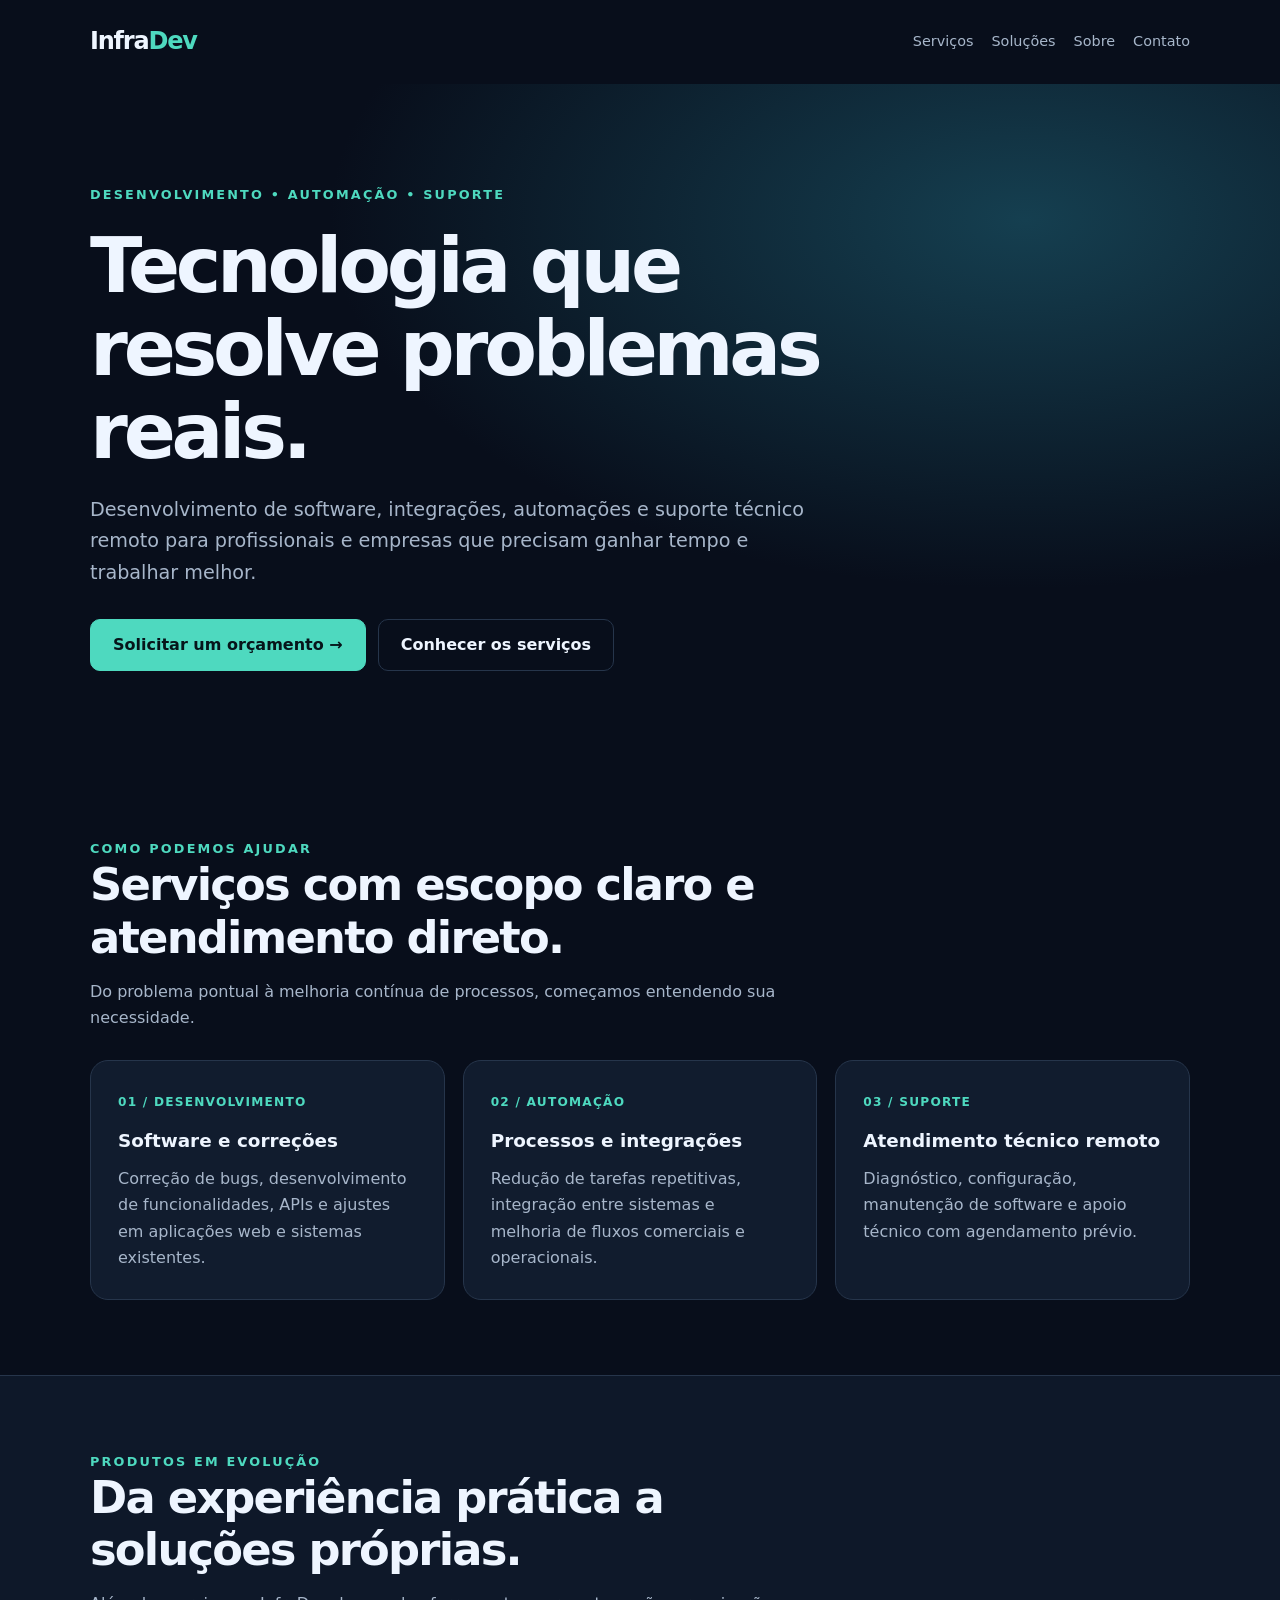
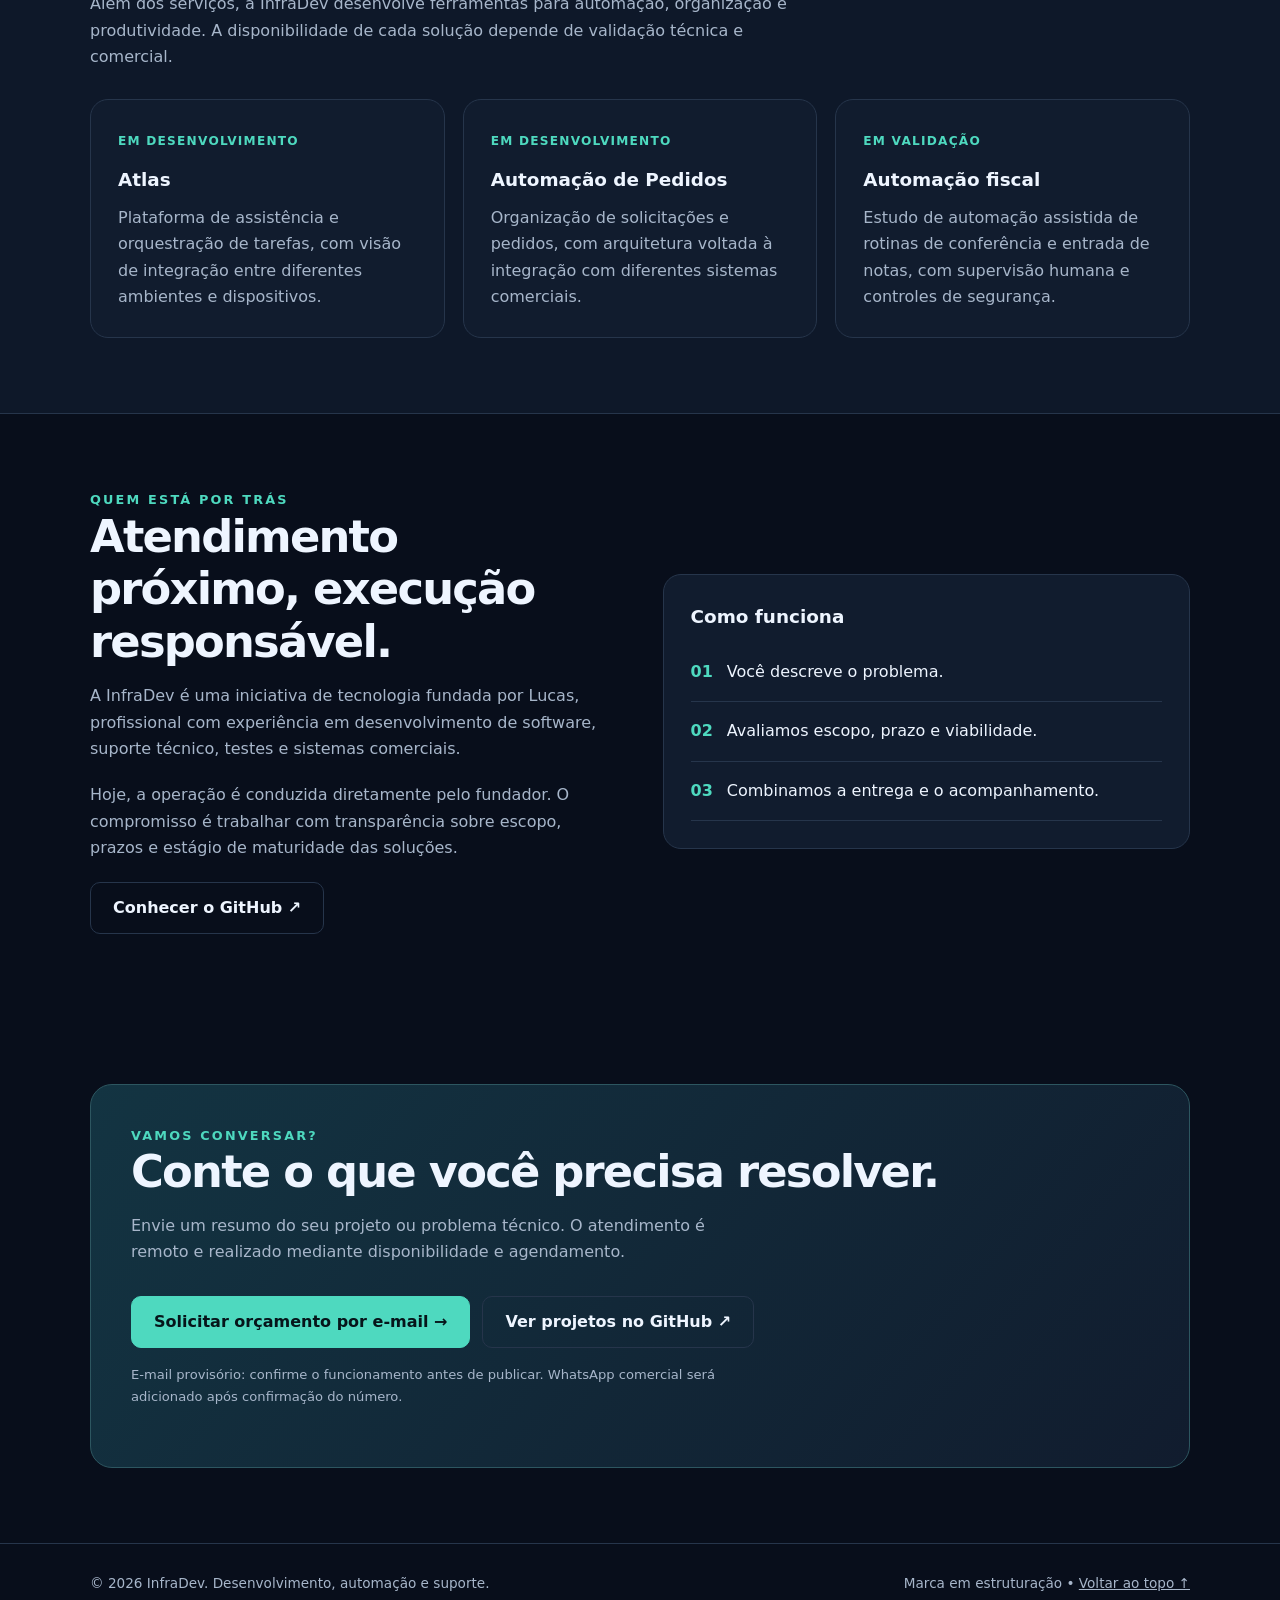
==== site/index.html @ 2ccb9c8e "feat(site): add responsive InfraDev commercial landing page" ====
<!doctype html>
<html lang="pt-BR">
<head>
<meta charset="utf-8"><meta name="viewport" content="width=device-width,initial-scale=1">
<meta name="theme-color" content="#0b1220"><meta name="description" content="InfraDev: desenvolvimento de software, automação comercial, integrações e suporte técnico remoto.">
<title>InfraDev | Desenvolvimento, Automação e Suporte Técnico</title>
<style>
:root{color-scheme:dark;--bg:#080e1b;--surface:#111c2e;--ink:#eef5ff;--muted:#a7b6ca;--accent:#4ed9bf;--line:#26354b}
*{box-sizing:border-box}html{scroll-behavior:smooth}body{margin:0;font:16px/1.65 system-ui,-apple-system,Segoe UI,sans-serif;background:var(--bg);color:var(--ink)}a{color:inherit}a:focus-visible,button:focus-visible{outline:3px solid var(--accent);outline-offset:4px}
.container{width:min(1100px,calc(100% - 36px));margin:auto}.nav{display:flex;align-items:center;justify-content:space-between;gap:20px;padding:22px 0}.brand{font-weight:850;font-size:1.5rem;text-decoration:none;letter-spacing:-.05em}.brand span{color:var(--accent)}.navlinks{display:flex;flex-wrap:wrap;gap:18px}.navlinks a{font-size:.9rem;text-decoration:none;color:var(--muted)}.navlinks a:hover{color:var(--ink)}
.hero{padding:100px 0 92px;background:radial-gradient(ellipse at 80% 20%,#153f50 0%,transparent 48%)}.eyebrow{text-transform:uppercase;letter-spacing:.17em;font-weight:700;color:var(--accent);font-size:.8rem}h1{font-size:clamp(2.6rem,6vw,5rem);line-height:1.08;letter-spacing:-.055em;max-width:850px;margin:20px 0}h2{font-size:clamp(1.9rem,3.8vw,2.8rem);line-height:1.18;letter-spacing:-.04em;margin:0 0 14px}h3{margin:0 0 10px;font-size:1.15rem}p{margin:0 0 20px;color:var(--muted)}.lead{font-size:1.2rem;max-width:720px}.actions{display:flex;flex-wrap:wrap;gap:12px;margin-top:30px}.btn{display:inline-flex;align-items:center;justify-content:center;border:1px solid var(--accent);background:var(--accent);color:#06151a;padding:12px 22px;border-radius:10px;text-decoration:none;font-weight:750;transition:transform .2s}.btn:hover{transform:translateY(-2px)}.btn.secondary{background:transparent;color:var(--ink);border-color:var(--line)}section{padding:75px 0}.section-head{max-width:700px;margin-bottom:28px}.grid{display:grid;grid-template-columns:repeat(3,minmax(0,1fr));gap:18px}.card{padding:27px;background:var(--surface);border:1px solid var(--line);border-radius:18px}.card p{margin-bottom:0}.tag{display:inline-block;color:var(--accent);font-size:.76rem;text-transform:uppercase;letter-spacing:.1em;font-weight:800;margin-bottom:14px}.band{background:#0e1829;border-block:1px solid var(--line)}.split{display:grid;grid-template-columns:1fr 1fr;gap:45px;align-items:center}.steps{counter-reset:step}.step{border-bottom:1px solid var(--line);padding:16px 0}.step:before{counter-increment:step;content:"0" counter(step);color:var(--accent);font-weight:800;margin-right:14px}.contact{background:linear-gradient(130deg,#133442,#111c2e);border:1px solid #2d5660;border-radius:22px;padding:40px}.contact p{max-width:620px}footer{padding:28px 0;border-top:1px solid var(--line);font-size:.85rem;color:var(--muted)}.foot{display:flex;justify-content:space-between;gap:16px;flex-wrap:wrap}footer a{color:var(--muted)}@media(max-width:760px){.hero{padding:65px 0}.grid,.split{grid-template-columns:1fr}.nav{align-items:flex-start;flex-direction:column}.navlinks{gap:12px}.contact{padding:26px}section{padding:55px 0}}@media(prefers-reduced-motion:reduce){html{scroll-behavior:auto}.btn{transition:none}}
</style>
</head>
<body>
<header class="container"><nav class="nav" aria-label="Navegação principal"><a class="brand" href="#inicio">Infra<span>Dev</span></a><div class="navlinks"><a href="#servicos">Serviços</a><a href="#solucoes">Soluções</a><a href="#sobre">Sobre</a><a href="#contato">Contato</a></div></nav></header>
<main id="inicio">
<div class="hero"><div class="container"><div class="eyebrow">Desenvolvimento • Automação • Suporte</div><h1>Tecnologia que resolve problemas reais.</h1><p class="lead">Desenvolvimento de software, integrações, automações e suporte técnico remoto para profissionais e empresas que precisam ganhar tempo e trabalhar melhor.</p><div class="actions"><a class="btn" href="#contato">Solicitar um orçamento →</a><a class="btn secondary" href="#servicos">Conhecer os serviços</a></div></div></div>
<section id="servicos" class="container"><div class="section-head"><div class="eyebrow">Como podemos ajudar</div><h2>Serviços com escopo claro e atendimento direto.</h2><p>Do problema pontual à melhoria contínua de processos, começamos entendendo sua necessidade.</p></div><div class="grid">
<article class="card"><span class="tag">01 / Desenvolvimento</span><h3>Software e correções</h3><p>Correção de bugs, desenvolvimento de funcionalidades, APIs e ajustes em aplicações web e sistemas existentes.</p></article>
<article class="card"><span class="tag">02 / Automação</span><h3>Processos e integrações</h3><p>Redução de tarefas repetitivas, integração entre sistemas e melhoria de fluxos comerciais e operacionais.</p></article>
<article class="card"><span class="tag">03 / Suporte</span><h3>Atendimento técnico remoto</h3><p>Diagnóstico, configuração, manutenção de software e apoio técnico com agendamento prévio.</p></article>
</div></section>
<section id="solucoes" class="band"><div class="container"><div class="section-head"><div class="eyebrow">Produtos em evolução</div><h2>Da experiência prática a soluções próprias.</h2><p>Além dos serviços, a InfraDev desenvolve ferramentas para automação, organização e produtividade. A disponibilidade de cada solução depende de validação técnica e comercial.</p></div><div class="grid">
<article class="card"><span class="tag">Em desenvolvimento</span><h3>Atlas</h3><p>Plataforma de assistência e orquestração de tarefas, com visão de integração entre diferentes ambientes e dispositivos.</p></article>
<article class="card"><span class="tag">Em desenvolvimento</span><h3>Automação de Pedidos</h3><p>Organização de solicitações e pedidos, com arquitetura voltada à integração com diferentes sistemas comerciais.</p></article>
<article class="card"><span class="tag">Em validação</span><h3>Automação fiscal</h3><p>Estudo de automação assistida de rotinas de conferência e entrada de notas, com supervisão humana e controles de segurança.</p></article>
</div></div></section>
<section id="sobre" class="container"><div class="split"><div><div class="eyebrow">Quem está por trás</div><h2>Atendimento próximo, execução responsável.</h2><p>A InfraDev é uma iniciativa de tecnologia fundada por Lucas, profissional com experiência em desenvolvimento de software, suporte técnico, testes e sistemas comerciais.</p><p>Hoje, a operação é conduzida diretamente pelo fundador. O compromisso é trabalhar com transparência sobre escopo, prazos e estágio de maturidade das soluções.</p><a class="btn secondary" href="https://github.com/InfraDev-Academy" target="_blank" rel="noopener noreferrer">Conhecer o GitHub ↗</a></div><div class="card steps"><h3>Como funciona</h3><div class="step">Você descreve o problema.</div><div class="step">Avaliamos escopo, prazo e viabilidade.</div><div class="step">Combinamos a entrega e o acompanhamento.</div></div></div></section>
<section id="contato" class="container"><div class="contact"><div class="eyebrow">Vamos conversar?</div><h2>Conte o que você precisa resolver.</h2><p>Envie um resumo do seu projeto ou problema técnico. O atendimento é remoto e realizado mediante disponibilidade e agendamento.</p><div class="actions"><a class="btn" href="mailto:contato@infradevatlas.online?subject=Or%C3%A7amento%20InfraDev">Solicitar orçamento por e-mail →</a><a class="btn secondary" href="https://github.com/InfraDev-Academy" target="_blank" rel="noopener noreferrer">Ver projetos no GitHub ↗</a></div><p style="font-size:.82rem;margin-top:16px">E-mail provisório: confirme o funcionamento antes de publicar. WhatsApp comercial será adicionado após confirmação do número.</p></div></section>
</main>
<footer><div class="container foot"><span>© <span id="year">2026</span> InfraDev. Desenvolvimento, automação e suporte.</span><span>Marca em estruturação • <a href="#inicio">Voltar ao topo ↑</a></span></div></footer>
<script>document.getElementById("year").textContent=new Date().getFullYear()</script>
</body></html>
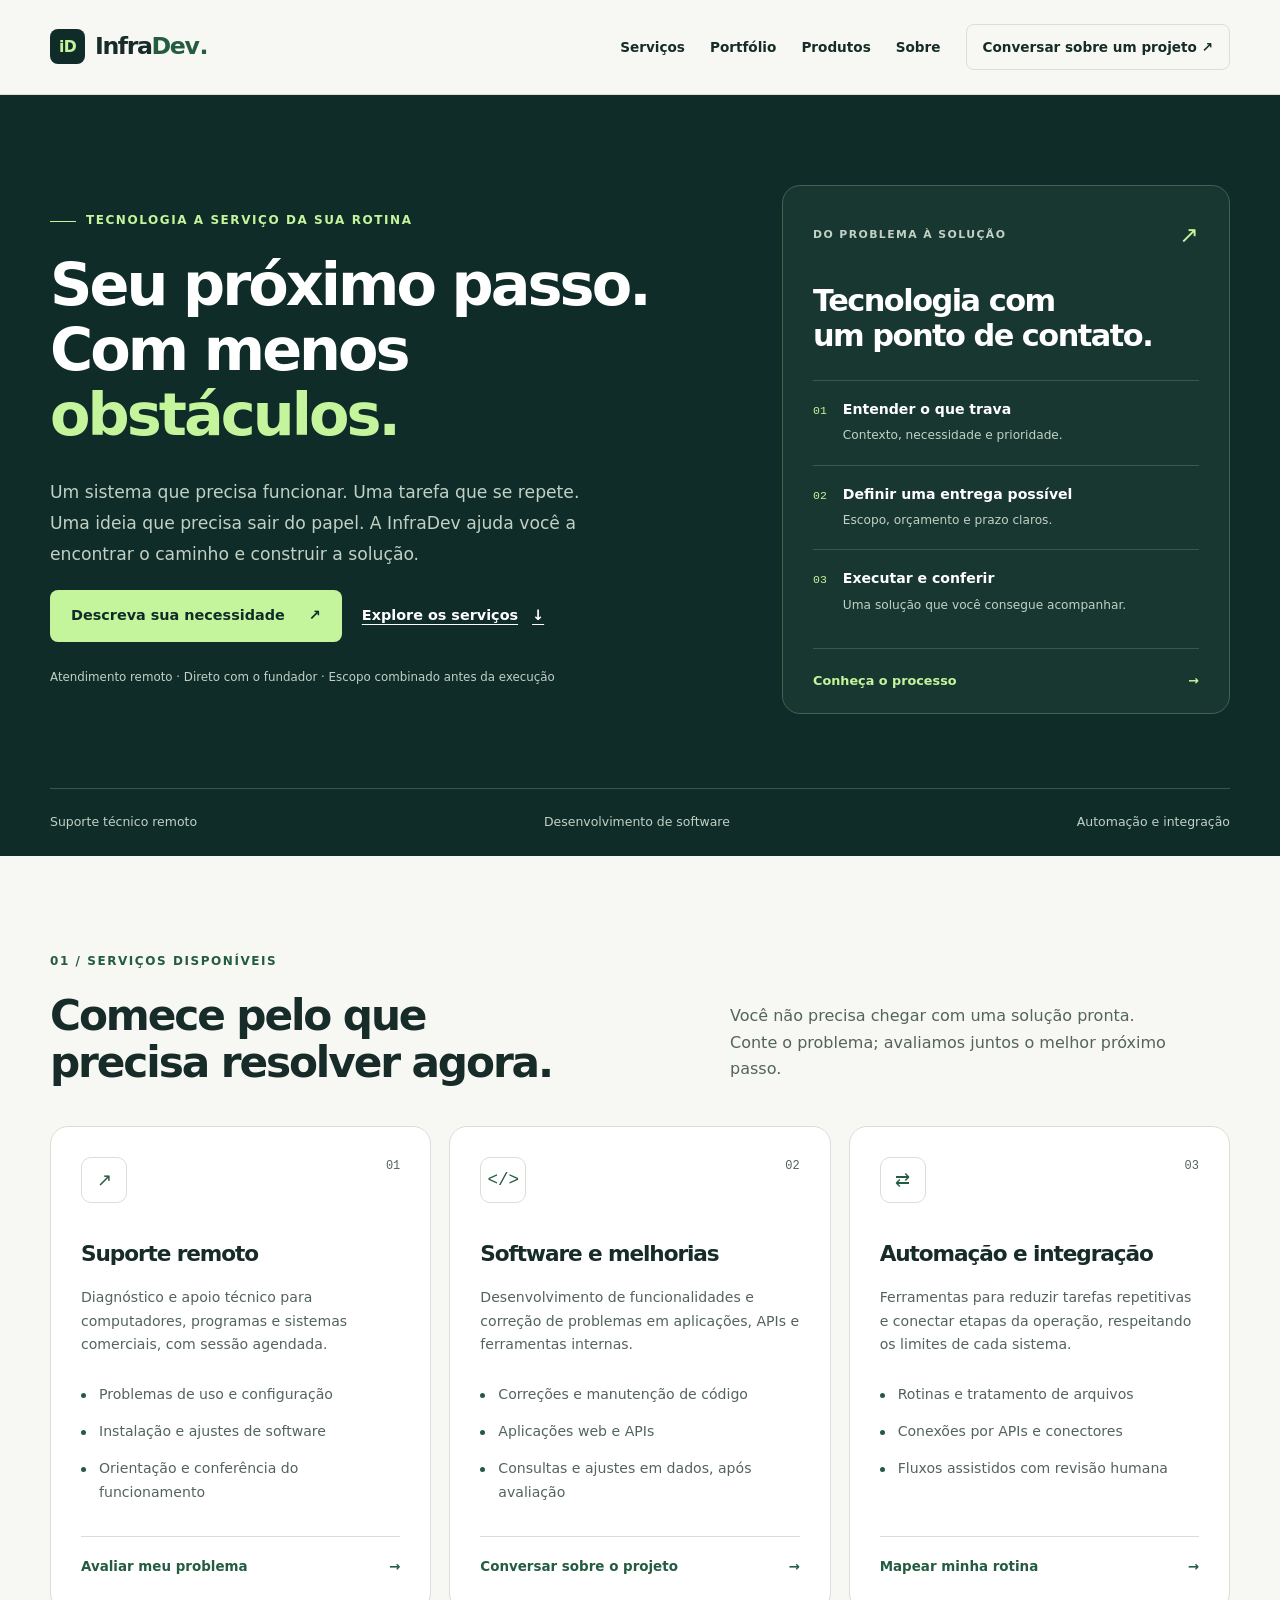
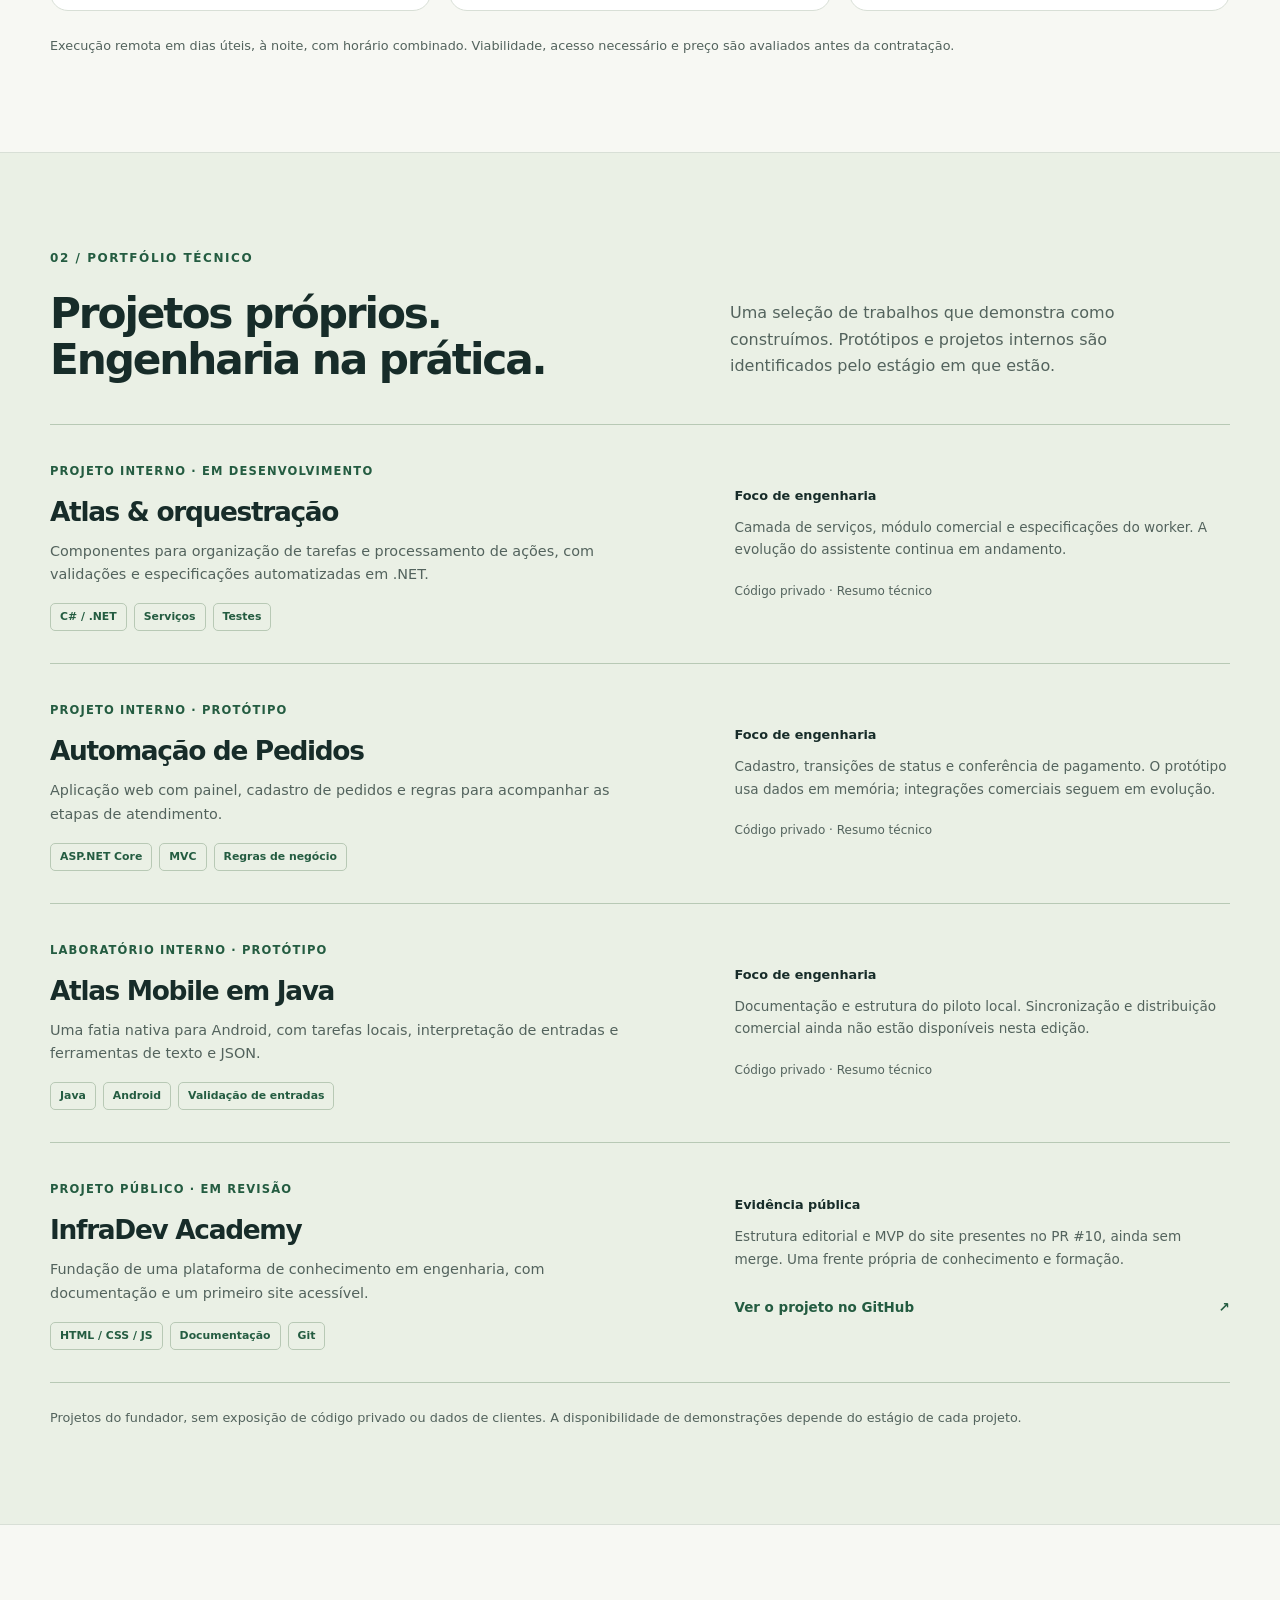
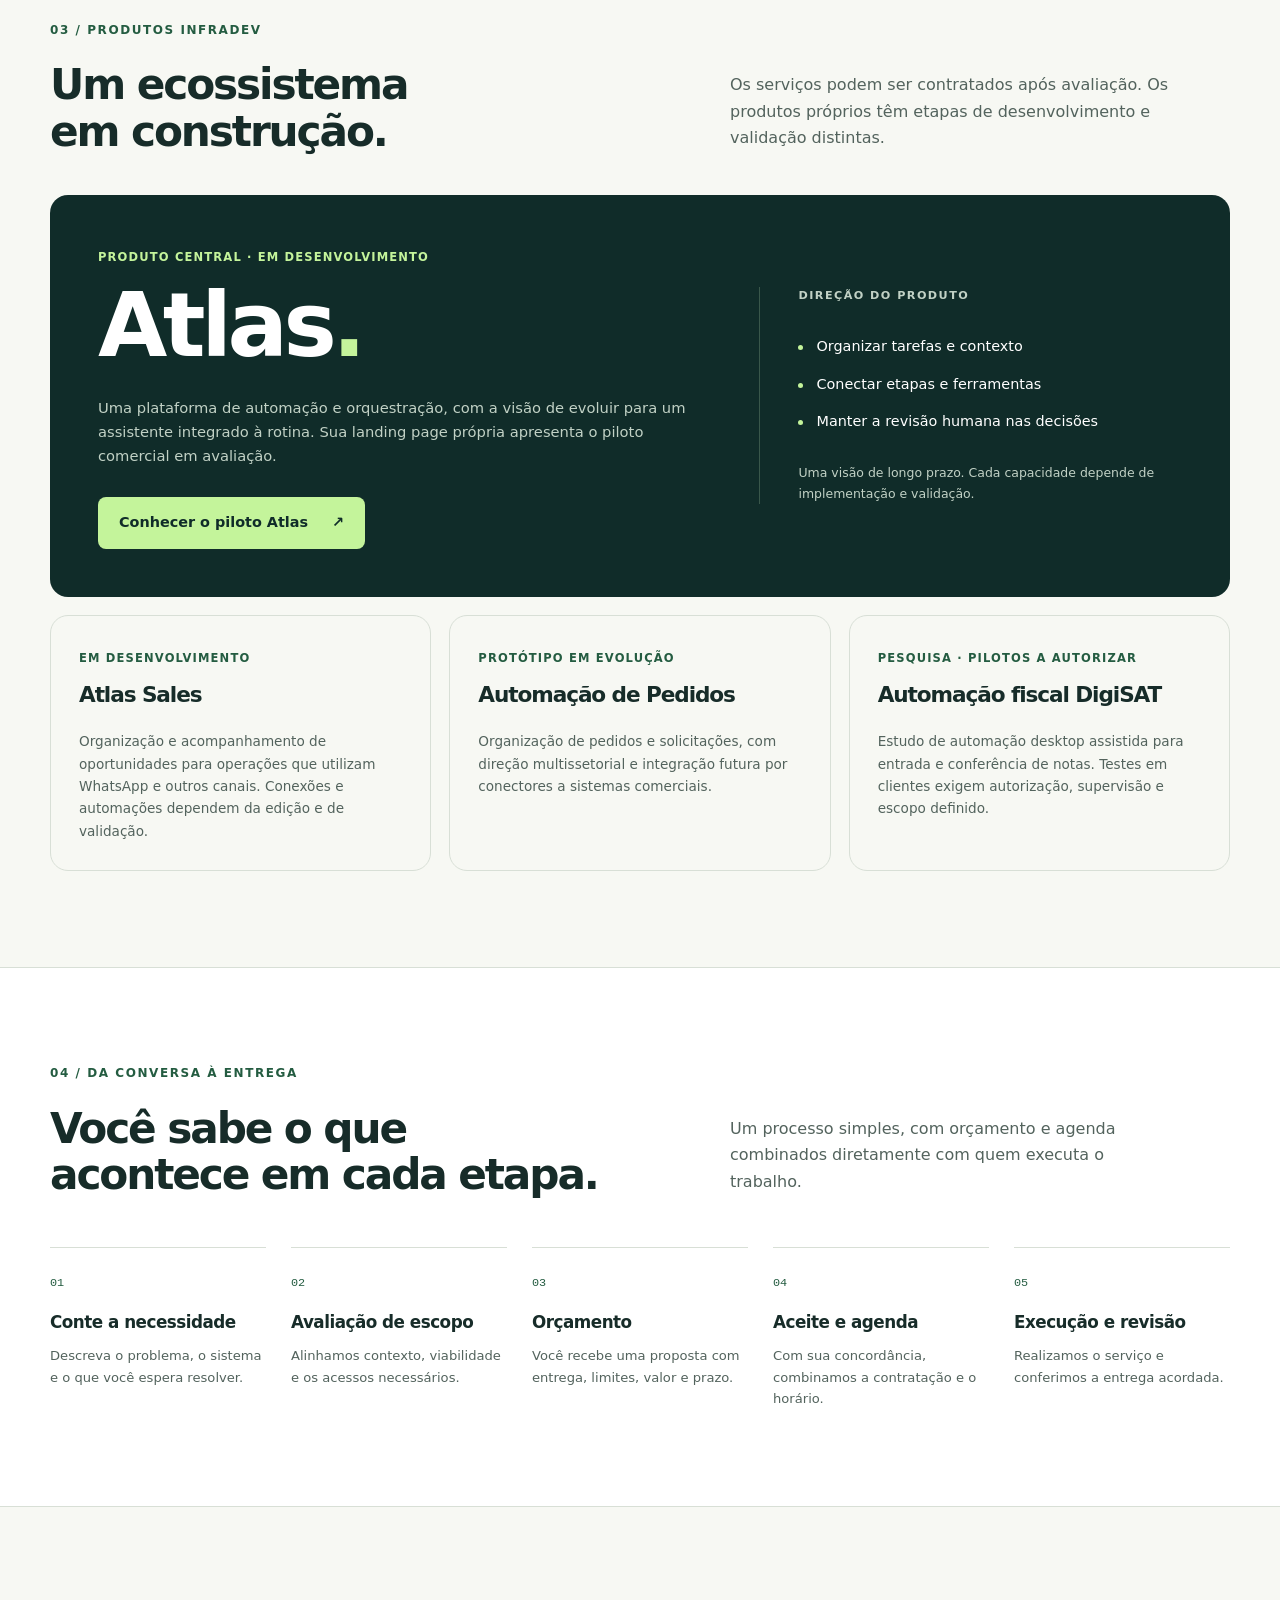
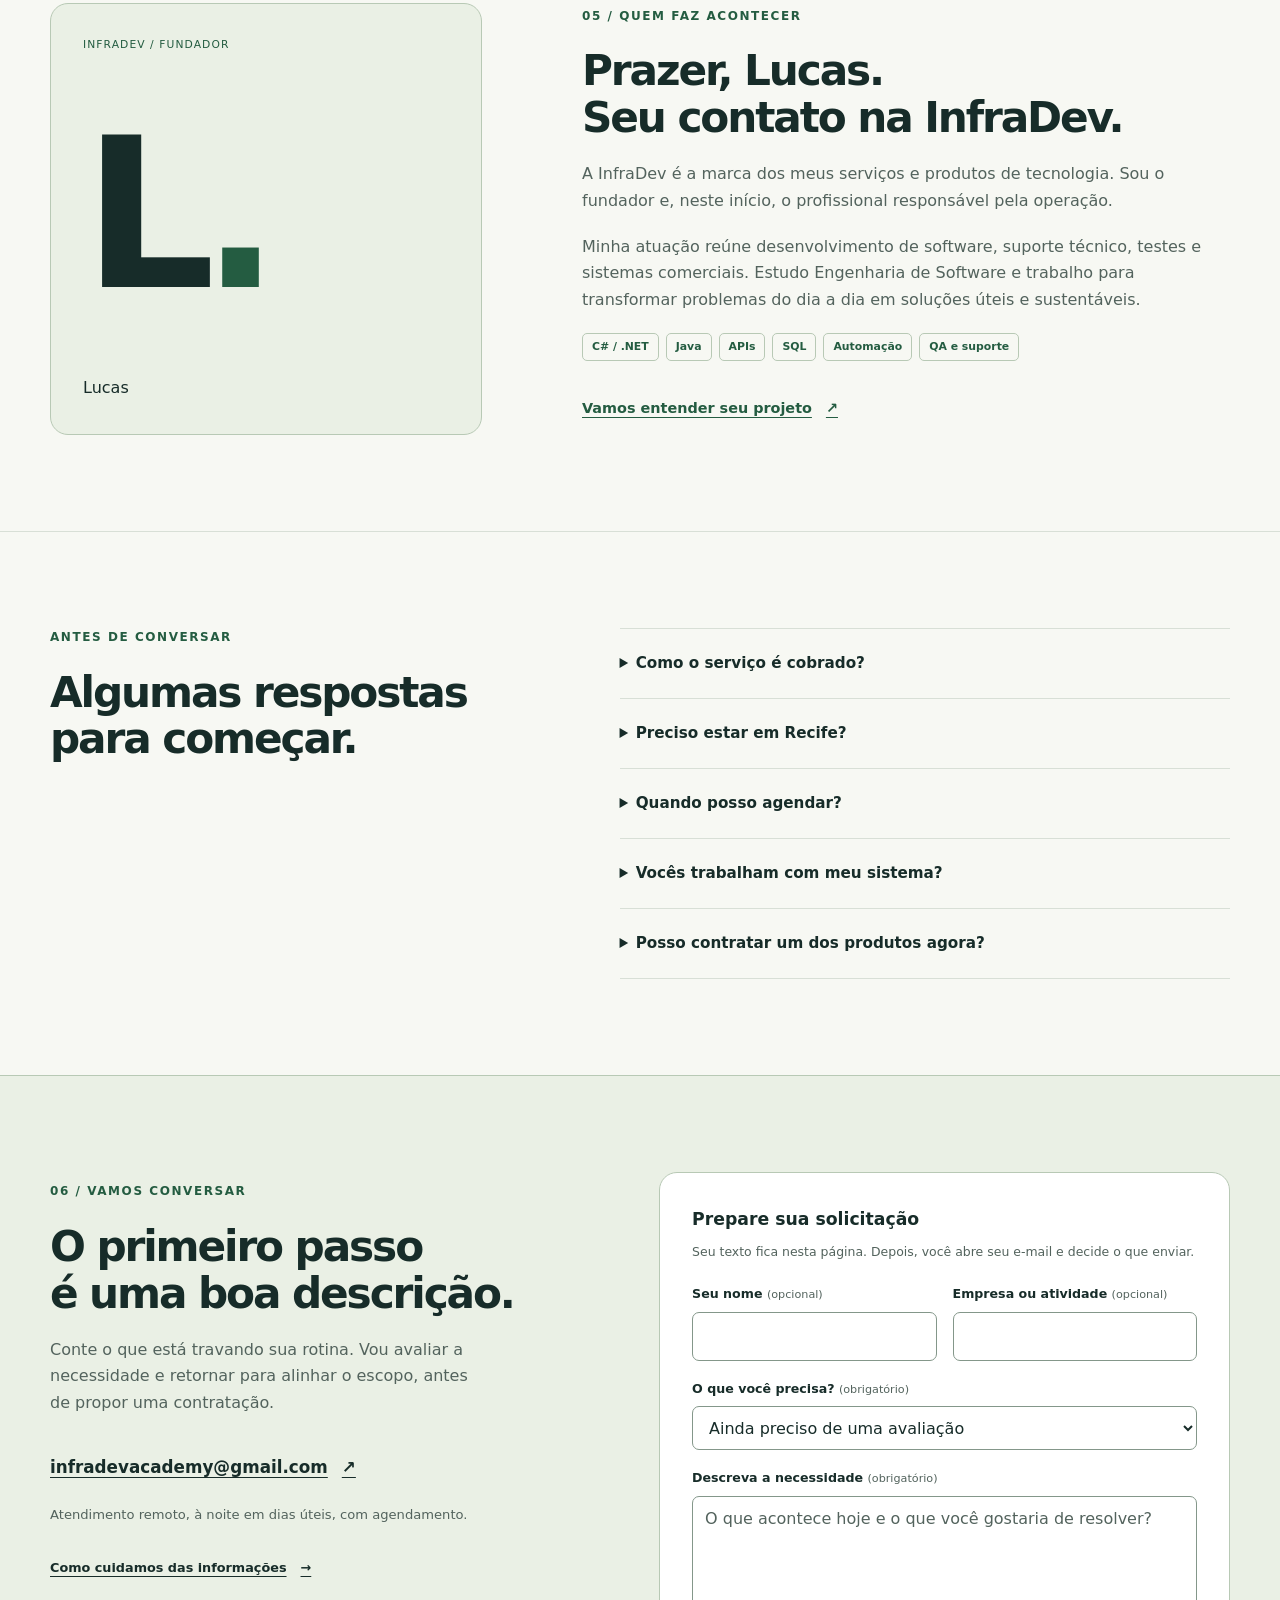
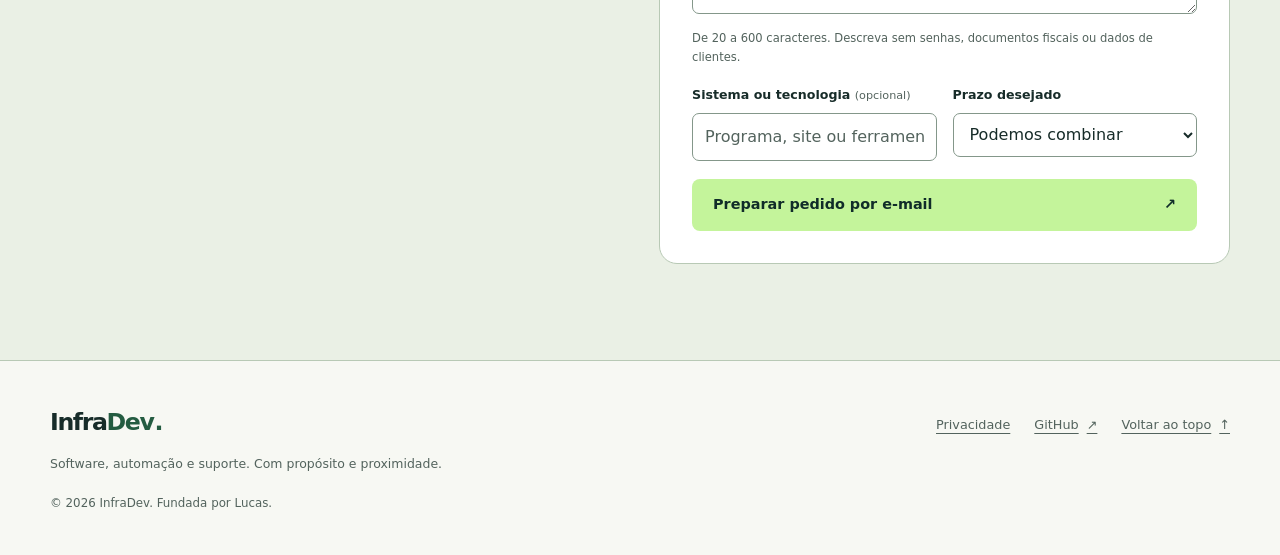
==== commit 72c63e63: "feat(site): prepare InfraDev commercial portfolio and email quote flow" ====
--- a/site/index.html
+++ b/site/index.html
@@ -1,33 +1,100 @@
 <!doctype html>
 <html lang="pt-BR">
 <head>
-<meta charset="utf-8"><meta name="viewport" content="width=device-width,initial-scale=1">
-<meta name="theme-color" content="#0b1220"><meta name="description" content="InfraDev: desenvolvimento de software, automação comercial, integrações e suporte técnico remoto.">
-<title>InfraDev | Desenvolvimento, Automação e Suporte Técnico</title>
-<style>
-:root{color-scheme:dark;--bg:#080e1b;--surface:#111c2e;--ink:#eef5ff;--muted:#a7b6ca;--accent:#4ed9bf;--line:#26354b}
-*{box-sizing:border-box}html{scroll-behavior:smooth}body{margin:0;font:16px/1.65 system-ui,-apple-system,Segoe UI,sans-serif;background:var(--bg);color:var(--ink)}a{color:inherit}a:focus-visible,button:focus-visible{outline:3px solid var(--accent);outline-offset:4px}
-.container{width:min(1100px,calc(100% - 36px));margin:auto}.nav{display:flex;align-items:center;justify-content:space-between;gap:20px;padding:22px 0}.brand{font-weight:850;font-size:1.5rem;text-decoration:none;letter-spacing:-.05em}.brand span{color:var(--accent)}.navlinks{display:flex;flex-wrap:wrap;gap:18px}.navlinks a{font-size:.9rem;text-decoration:none;color:var(--muted)}.navlinks a:hover{color:var(--ink)}
-.hero{padding:100px 0 92px;background:radial-gradient(ellipse at 80% 20%,#153f50 0%,transparent 48%)}.eyebrow{text-transform:uppercase;letter-spacing:.17em;font-weight:700;color:var(--accent);font-size:.8rem}h1{font-size:clamp(2.6rem,6vw,5rem);line-height:1.08;letter-spacing:-.055em;max-width:850px;margin:20px 0}h2{font-size:clamp(1.9rem,3.8vw,2.8rem);line-height:1.18;letter-spacing:-.04em;margin:0 0 14px}h3{margin:0 0 10px;font-size:1.15rem}p{margin:0 0 20px;color:var(--muted)}.lead{font-size:1.2rem;max-width:720px}.actions{display:flex;flex-wrap:wrap;gap:12px;margin-top:30px}.btn{display:inline-flex;align-items:center;justify-content:center;border:1px solid var(--accent);background:var(--accent);color:#06151a;padding:12px 22px;border-radius:10px;text-decoration:none;font-weight:750;transition:transform .2s}.btn:hover{transform:translateY(-2px)}.btn.secondary{background:transparent;color:var(--ink);border-color:var(--line)}section{padding:75px 0}.section-head{max-width:700px;margin-bottom:28px}.grid{display:grid;grid-template-columns:repeat(3,minmax(0,1fr));gap:18px}.card{padding:27px;background:var(--surface);border:1px solid var(--line);border-radius:18px}.card p{margin-bottom:0}.tag{display:inline-block;color:var(--accent);font-size:.76rem;text-transform:uppercase;letter-spacing:.1em;font-weight:800;margin-bottom:14px}.band{background:#0e1829;border-block:1px solid var(--line)}.split{display:grid;grid-template-columns:1fr 1fr;gap:45px;align-items:center}.steps{counter-reset:step}.step{border-bottom:1px solid var(--line);padding:16px 0}.step:before{counter-increment:step;content:"0" counter(step);color:var(--accent);font-weight:800;margin-right:14px}.contact{background:linear-gradient(130deg,#133442,#111c2e);border:1px solid #2d5660;border-radius:22px;padding:40px}.contact p{max-width:620px}footer{padding:28px 0;border-top:1px solid var(--line);font-size:.85rem;color:var(--muted)}.foot{display:flex;justify-content:space-between;gap:16px;flex-wrap:wrap}footer a{color:var(--muted)}@media(max-width:760px){.hero{padding:65px 0}.grid,.split{grid-template-columns:1fr}.nav{align-items:flex-start;flex-direction:column}.navlinks{gap:12px}.contact{padding:26px}section{padding:55px 0}}@media(prefers-reduced-motion:reduce){html{scroll-behavior:auto}.btn{transition:none}}
-</style>
+  <meta charset="utf-8">
+  <meta name="viewport" content="width=device-width, initial-scale=1">
+  <meta name="theme-color" content="#102c29">
+  <meta name="description" content="InfraDev: suporte técnico remoto, desenvolvimento de software e automações. Fale diretamente com Lucas e solicite uma avaliação de escopo.">
+  <meta name="robots" content="noindex,nofollow">
+  <meta property="og:type" content="website">
+  <meta property="og:locale" content="pt_BR">
+  <meta property="og:site_name" content="InfraDev">
+  <meta property="og:title" content="InfraDev | Tecnologia para destravar sua operação">
+  <meta property="og:description" content="Suporte remoto, software e automações. Do problema ao escopo, com atendimento direto do fundador.">
+  <meta property="og:image" content="./assets/og.png">
+  <meta property="og:image:width" content="1200">
+  <meta property="og:image:height" content="630">
+  <meta property="og:image:alt" content="InfraDev — suporte remoto, software e automações">
+  <title>InfraDev | Suporte remoto, software e automações</title>
+  <link rel="icon" type="image/svg+xml" href="./assets/favicon.svg">
+  <link rel="stylesheet" href="./assets/styles.css">
+  <script type="module" src="./assets/main.js"></script>
+  <script type="application/ld+json">{"@context":"https://schema.org","@type":"Organization","name":"InfraDev","email":"infradevacademy@gmail.com","founder":{"@type":"Person","name":"Lucas"},"sameAs":["https://github.com/InfraDev-Academy"]}</script>
 </head>
 <body>
-<header class="container"><nav class="nav" aria-label="Navegação principal"><a class="brand" href="#inicio">Infra<span>Dev</span></a><div class="navlinks"><a href="#servicos">Serviços</a><a href="#solucoes">Soluções</a><a href="#sobre">Sobre</a><a href="#contato">Contato</a></div></nav></header>
-<main id="inicio">
-<div class="hero"><div class="container"><div class="eyebrow">Desenvolvimento • Automação • Suporte</div><h1>Tecnologia que resolve problemas reais.</h1><p class="lead">Desenvolvimento de software, integrações, automações e suporte técnico remoto para profissionais e empresas que precisam ganhar tempo e trabalhar melhor.</p><div class="actions"><a class="btn" href="#contato">Solicitar um orçamento →</a><a class="btn secondary" href="#servicos">Conhecer os serviços</a></div></div></div>
-<section id="servicos" class="container"><div class="section-head"><div class="eyebrow">Como podemos ajudar</div><h2>Serviços com escopo claro e atendimento direto.</h2><p>Do problema pontual à melhoria contínua de processos, começamos entendendo sua necessidade.</p></div><div class="grid">
-<article class="card"><span class="tag">01 / Desenvolvimento</span><h3>Software e correções</h3><p>Correção de bugs, desenvolvimento de funcionalidades, APIs e ajustes em aplicações web e sistemas existentes.</p></article>
-<article class="card"><span class="tag">02 / Automação</span><h3>Processos e integrações</h3><p>Redução de tarefas repetitivas, integração entre sistemas e melhoria de fluxos comerciais e operacionais.</p></article>
-<article class="card"><span class="tag">03 / Suporte</span><h3>Atendimento técnico remoto</h3><p>Diagnóstico, configuração, manutenção de software e apoio técnico com agendamento prévio.</p></article>
-</div></section>
-<section id="solucoes" class="band"><div class="container"><div class="section-head"><div class="eyebrow">Produtos em evolução</div><h2>Da experiência prática a soluções próprias.</h2><p>Além dos serviços, a InfraDev desenvolve ferramentas para automação, organização e produtividade. A disponibilidade de cada solução depende de validação técnica e comercial.</p></div><div class="grid">
-<article class="card"><span class="tag">Em desenvolvimento</span><h3>Atlas</h3><p>Plataforma de assistência e orquestração de tarefas, com visão de integração entre diferentes ambientes e dispositivos.</p></article>
-<article class="card"><span class="tag">Em desenvolvimento</span><h3>Automação de Pedidos</h3><p>Organização de solicitações e pedidos, com arquitetura voltada à integração com diferentes sistemas comerciais.</p></article>
-<article class="card"><span class="tag">Em validação</span><h3>Automação fiscal</h3><p>Estudo de automação assistida de rotinas de conferência e entrada de notas, com supervisão humana e controles de segurança.</p></article>
-</div></div></section>
-<section id="sobre" class="container"><div class="split"><div><div class="eyebrow">Quem está por trás</div><h2>Atendimento próximo, execução responsável.</h2><p>A InfraDev é uma iniciativa de tecnologia fundada por Lucas, profissional com experiência em desenvolvimento de software, suporte técnico, testes e sistemas comerciais.</p><p>Hoje, a operação é conduzida diretamente pelo fundador. O compromisso é trabalhar com transparência sobre escopo, prazos e estágio de maturidade das soluções.</p><a class="btn secondary" href="https://github.com/InfraDev-Academy" target="_blank" rel="noopener noreferrer">Conhecer o GitHub ↗</a></div><div class="card steps"><h3>Como funciona</h3><div class="step">Você descreve o problema.</div><div class="step">Avaliamos escopo, prazo e viabilidade.</div><div class="step">Combinamos a entrega e o acompanhamento.</div></div></div></section>
-<section id="contato" class="container"><div class="contact"><div class="eyebrow">Vamos conversar?</div><h2>Conte o que você precisa resolver.</h2><p>Envie um resumo do seu projeto ou problema técnico. O atendimento é remoto e realizado mediante disponibilidade e agendamento.</p><div class="actions"><a class="btn" href="mailto:contato@infradevatlas.online?subject=Or%C3%A7amento%20InfraDev">Solicitar orçamento por e-mail →</a><a class="btn secondary" href="https://github.com/InfraDev-Academy" target="_blank" rel="noopener noreferrer">Ver projetos no GitHub ↗</a></div><p style="font-size:.82rem;margin-top:16px">E-mail provisório: confirme o funcionamento antes de publicar. WhatsApp comercial será adicionado após confirmação do número.</p></div></section>
-</main>
-<footer><div class="container foot"><span>© <span id="year">2026</span> InfraDev. Desenvolvimento, automação e suporte.</span><span>Marca em estruturação • <a href="#inicio">Voltar ao topo ↑</a></span></div></footer>
-<script>document.getElementById("year").textContent=new Date().getFullYear()</script>
-</body></html>+  <a class="skip-link" href="#conteudo">Pular para o conteúdo</a>
+  <header class="site-header" id="inicio">
+    <div class="container nav-layout">
+      <a class="brand" href="#inicio" aria-label="InfraDev — início"><span class="brand-mark" aria-hidden="true">iD</span>Infra<span>Dev</span><span class="brand-dot" aria-hidden="true">.</span></a>
+      <button class="menu-button" type="button" aria-expanded="false" aria-controls="navegacao" hidden>Menu <span aria-hidden="true">☰</span></button>
+      <nav id="navegacao" class="navlinks" aria-label="Navegação principal">
+        <a href="#servicos">Serviços</a><a href="#projetos">Portfólio</a><a href="#solucoes">Produtos</a><a href="#sobre">Sobre</a><a class="nav-contact" href="#contato">Conversar sobre um projeto <span aria-hidden="true">↗</span></a>
+      </nav>
+    </div>
+  </header>
+  <main id="conteudo" tabindex="-1">
+    <section class="hero" aria-labelledby="hero-title">
+      <div class="container hero-layout">
+        <div class="hero-copy">
+          <p class="eyebrow"><span class="eyebrow-line" aria-hidden="true"></span> Tecnologia a serviço da sua rotina</p>
+          <h1 id="hero-title">Seu próximo passo.<br>Com menos <em>obstáculos.</em></h1>
+          <p class="lead">Um sistema que precisa funcionar. Uma tarefa que se repete. Uma ideia que precisa sair do papel. A InfraDev ajuda você a encontrar o caminho e construir a solução.</p>
+          <div class="actions"><a class="button primary" href="#contato">Descreva sua necessidade <span aria-hidden="true">↗</span></a><a class="text-link" href="#servicos">Explore os serviços <span aria-hidden="true">↓</span></a></div>
+          <p class="hero-note">Atendimento remoto · Direto com o fundador · Escopo combinado antes da execução</p>
+        </div>
+        <aside class="hero-panel" aria-labelledby="panel-title">
+          <div class="panel-top"><span class="panel-label">Do problema à solução</span><span class="panel-symbol" aria-hidden="true">↗</span></div>
+          <h2 id="panel-title">Tecnologia com<br>um ponto de contato.</h2>
+          <ol class="panel-list"><li><span>01</span><div><strong>Entender o que trava</strong><small>Contexto, necessidade e prioridade.</small></div></li><li><span>02</span><div><strong>Definir uma entrega possível</strong><small>Escopo, orçamento e prazo claros.</small></div></li><li><span>03</span><div><strong>Executar e conferir</strong><small>Uma solução que você consegue acompanhar.</small></div></li></ol>
+          <a class="panel-footer" href="#como-funciona">Conheça o processo <span aria-hidden="true">→</span></a>
+        </aside>
+      </div>
+      <div class="container hero-bottom"><span>Suporte técnico remoto</span><span>Desenvolvimento de software</span><span>Automação e integração</span></div>
+    </section>
+    <section id="servicos" class="section container" aria-labelledby="services-title">
+      <div class="section-heading"><div><p class="eyebrow">01 / Serviços disponíveis</p><h2 id="services-title">Comece pelo que<br>precisa resolver agora.</h2></div><p>Você não precisa chegar com uma solução pronta. Conte o problema; avaliamos juntos o melhor próximo passo.</p></div>
+      <div class="service-grid">
+        <article class="service-card"><span class="card-number" aria-hidden="true">01</span><div class="service-icon" aria-hidden="true">↗</div><h3>Suporte remoto</h3><p>Diagnóstico e apoio técnico para computadores, programas e sistemas comerciais, com sessão agendada.</p><ul class="plain-list"><li>Problemas de uso e configuração</li><li>Instalação e ajustes de software</li><li>Orientação e conferência do funcionamento</li></ul><a class="card-link" href="#contato" data-service="suporte">Avaliar meu problema <span aria-hidden="true">→</span></a></article>
+        <article class="service-card"><span class="card-number" aria-hidden="true">02</span><div class="service-icon" aria-hidden="true">&lt;/&gt;</div><h3>Software e melhorias</h3><p>Desenvolvimento de funcionalidades e correção de problemas em aplicações, APIs e ferramentas internas.</p><ul class="plain-list"><li>Correções e manutenção de código</li><li>Aplicações web e APIs</li><li>Consultas e ajustes em dados, após avaliação</li></ul><a class="card-link" href="#contato" data-service="software">Conversar sobre o projeto <span aria-hidden="true">→</span></a></article>
+        <article class="service-card"><span class="card-number" aria-hidden="true">03</span><div class="service-icon" aria-hidden="true">⇄</div><h3>Automação e integração</h3><p>Ferramentas para reduzir tarefas repetitivas e conectar etapas da operação, respeitando os limites de cada sistema.</p><ul class="plain-list"><li>Rotinas e tratamento de arquivos</li><li>Conexões por APIs e conectores</li><li>Fluxos assistidos com revisão humana</li></ul><a class="card-link" href="#contato" data-service="automacao">Mapear minha rotina <span aria-hidden="true">→</span></a></article>
+      </div>
+      <p class="section-note">Execução remota em dias úteis, à noite, com horário combinado. Viabilidade, acesso necessário e preço são avaliados antes da contratação.</p>
+    </section>
+    <section id="projetos" class="section portfolio-section" aria-labelledby="portfolio-title">
+      <div class="container">
+        <div class="section-heading"><div><p class="eyebrow">02 / Portfólio técnico</p><h2 id="portfolio-title">Projetos próprios.<br>Engenharia na prática.</h2></div><p>Uma seleção de trabalhos que demonstra como construímos. Protótipos e projetos internos são identificados pelo estágio em que estão.</p></div>
+        <div class="project-list">
+          <article class="project-row"><div><span class="tag">Projeto interno · Em desenvolvimento</span><h3>Atlas &amp; orquestração</h3><p>Componentes para organização de tarefas e processamento de ações, com validações e especificações automatizadas em .NET.</p><div class="chips" aria-label="Tecnologias"><span>C# / .NET</span><span>Serviços</span><span>Testes</span></div></div><div class="project-detail"><strong>Foco de engenharia</strong><p>Camada de serviços, módulo comercial e especificações do worker. A evolução do assistente continua em andamento.</p><span class="evidence-label">Código privado · Resumo técnico</span></div></article>
+          <article class="project-row"><div><span class="tag">Projeto interno · Protótipo</span><h3>Automação de Pedidos</h3><p>Aplicação web com painel, cadastro de pedidos e regras para acompanhar as etapas de atendimento.</p><div class="chips" aria-label="Tecnologias"><span>ASP.NET Core</span><span>MVC</span><span>Regras de negócio</span></div></div><div class="project-detail"><strong>Foco de engenharia</strong><p>Cadastro, transições de status e conferência de pagamento. O protótipo usa dados em memória; integrações comerciais seguem em evolução.</p><span class="evidence-label">Código privado · Resumo técnico</span></div></article>
+          <article class="project-row"><div><span class="tag">Laboratório interno · Protótipo</span><h3>Atlas Mobile em Java</h3><p>Uma fatia nativa para Android, com tarefas locais, interpretação de entradas e ferramentas de texto e JSON.</p><div class="chips" aria-label="Tecnologias"><span>Java</span><span>Android</span><span>Validação de entradas</span></div></div><div class="project-detail"><strong>Foco de engenharia</strong><p>Documentação e estrutura do piloto local. Sincronização e distribuição comercial ainda não estão disponíveis nesta edição.</p><span class="evidence-label">Código privado · Resumo técnico</span></div></article>
+          <article class="project-row"><div><span class="tag">Projeto público · Em revisão</span><h3>InfraDev Academy</h3><p>Fundação de uma plataforma de conhecimento em engenharia, com documentação e um primeiro site acessível.</p><div class="chips" aria-label="Tecnologias"><span>HTML / CSS / JS</span><span>Documentação</span><span>Git</span></div></div><div class="project-detail"><strong>Evidência pública</strong><p>Estrutura editorial e MVP do site presentes no PR #10, ainda sem merge. Uma frente própria de conhecimento e formação.</p><a class="card-link" href="https://github.com/InfraDev-Academy/infra-dev-academy/pull/10" target="_blank" rel="noopener noreferrer">Ver o projeto no GitHub <span aria-hidden="true">↗</span></a></div></article>
+        </div>
+        <p class="section-note">Projetos do fundador, sem exposição de código privado ou dados de clientes. A disponibilidade de demonstrações depende do estágio de cada projeto.</p>
+      </div>
+    </section>
+    <section id="solucoes" class="section container" aria-labelledby="products-title">
+      <div class="section-heading"><div><p class="eyebrow">03 / Produtos InfraDev</p><h2 id="products-title">Um ecossistema<br>em construção.</h2></div><p>Os serviços podem ser contratados após avaliação. Os produtos próprios têm etapas de desenvolvimento e validação distintas.</p></div>
+      <article class="atlas-feature"><div><span class="tag light-tag">Produto central · Em desenvolvimento</span><h3>Atlas<span aria-hidden="true">.</span></h3><p>Uma plataforma de automação e orquestração, com a visão de evoluir para um assistente integrado à rotina. Sua landing page própria apresenta o piloto comercial em avaliação.</p><a class="button primary" href="https://infradevatlas.online/" target="_blank" rel="noopener noreferrer">Conhecer o piloto Atlas <span aria-hidden="true">↗</span></a></div><div class="atlas-principles"><p class="panel-label">Direção do produto</p><ul class="plain-list"><li>Organizar tarefas e contexto</li><li>Conectar etapas e ferramentas</li><li>Manter a revisão humana nas decisões</li></ul><p>Uma visão de longo prazo. Cada capacidade depende de implementação e validação.</p></div></article>
+      <div class="product-grid"><article class="product-card"><span class="tag">Em desenvolvimento</span><h3>Atlas Sales</h3><p>Organização e acompanhamento de oportunidades para operações que utilizam WhatsApp e outros canais. Conexões e automações dependem da edição e de validação.</p></article><article class="product-card"><span class="tag">Protótipo em evolução</span><h3>Automação de Pedidos</h3><p>Organização de pedidos e solicitações, com direção multissetorial e integração futura por conectores a sistemas comerciais.</p></article><article class="product-card"><span class="tag">Pesquisa · Pilotos a autorizar</span><h3>Automação fiscal DigiSAT</h3><p>Estudo de automação desktop assistida para entrada e conferência de notas. Testes em clientes exigem autorização, supervisão e escopo definido.</p></article></div>
+    </section>
+    <section id="como-funciona" class="section process-section" aria-labelledby="process-title"><div class="container"><div class="section-heading"><div><p class="eyebrow">04 / Da conversa à entrega</p><h2 id="process-title">Você sabe o que<br>acontece em cada etapa.</h2></div><p>Um processo simples, com orçamento e agenda combinados diretamente com quem executa o trabalho.</p></div><ol class="process-list"><li><span aria-hidden="true">01</span><h3>Conte a necessidade</h3><p>Descreva o problema, o sistema e o que você espera resolver.</p></li><li><span aria-hidden="true">02</span><h3>Avaliação de escopo</h3><p>Alinhamos contexto, viabilidade e os acessos necessários.</p></li><li><span aria-hidden="true">03</span><h3>Orçamento</h3><p>Você recebe uma proposta com entrega, limites, valor e prazo.</p></li><li><span aria-hidden="true">04</span><h3>Aceite e agenda</h3><p>Com sua concordância, combinamos a contratação e o horário.</p></li><li><span aria-hidden="true">05</span><h3>Execução e revisão</h3><p>Realizamos o serviço e conferimos a entrega acordada.</p></li></ol></div></section>
+    <section id="sobre" class="section container founder-layout" aria-labelledby="founder-title"><div class="founder-monogram" aria-hidden="true"><span>InfraDev / Fundador</span><strong>L<span>.</span></strong><small>Lucas</small></div><div><p class="eyebrow">05 / Quem faz acontecer</p><h2 id="founder-title">Prazer, Lucas.<br>Seu contato na InfraDev.</h2><p>A InfraDev é a marca dos meus serviços e produtos de tecnologia. Sou o fundador e, neste início, o profissional responsável pela operação.</p><p>Minha atuação reúne desenvolvimento de software, suporte técnico, testes e sistemas comerciais. Estudo Engenharia de Software e trabalho para transformar problemas do dia a dia em soluções úteis e sustentáveis.</p><div class="chips" aria-label="Áreas de atuação"><span>C# / .NET</span><span>Java</span><span>APIs</span><span>SQL</span><span>Automação</span><span>QA e suporte</span></div><a class="text-link" href="#contato">Vamos entender seu projeto <span aria-hidden="true">↗</span></a></div></section>
+    <section id="perguntas" class="section faq-section" aria-labelledby="faq-title"><div class="container faq-layout"><div><p class="eyebrow">Antes de conversar</p><h2 id="faq-title">Algumas respostas<br>para começar.</h2></div><div class="faq-list"><details><summary>Como o serviço é cobrado?</summary><p>O valor depende do problema e do escopo. Antes da execução, combinamos a entrega, o prazo e as condições. A solicitação inicial não cria contratação ou cobrança.</p></details><details><summary>Preciso estar em Recife?</summary><p>O atendimento é remoto. Avaliamos se o problema pode ser resolvido dessa forma e combinamos o horário. Se a atividade exigir presença física, essa limitação é informada.</p></details><details><summary>Quando posso agendar?</summary><p>As sessões são combinadas para noites de dias úteis, conforme disponibilidade. O horário é confirmado antes da contratação.</p></details><details><summary>Vocês trabalham com meu sistema?</summary><p>Precisamos entender o sistema, o tipo de acesso e as permissões disponíveis. A compatibilidade e as integrações são avaliadas antes de assumir o serviço.</p></details><details><summary>Posso contratar um dos produtos agora?</summary><p>Cada produto tem seu estágio. O Atlas possui uma página própria para avaliação do piloto. As outras frentes continuam em desenvolvimento ou pesquisa; fale conosco para entender a disponibilidade.</p></details></div></div></section>
+    <section id="contato" class="section contact-section" aria-labelledby="contact-title"><div class="container contact-layout"><div class="contact-copy"><p class="eyebrow">06 / Vamos conversar</p><h2 id="contact-title">O primeiro passo<br>é uma boa descrição.</h2><p>Conte o que está travando sua rotina. Vou avaliar a necessidade e retornar para alinhar o escopo, antes de propor uma contratação.</p><a class="email-address" href="mailto:infradevacademy@gmail.com?subject=Solicita%C3%A7%C3%A3o%20de%20or%C3%A7amento%20InfraDev">infradevacademy@gmail.com <span aria-hidden="true">↗</span></a><p class="contact-note">Atendimento remoto, à noite em dias úteis, com agendamento.</p><a class="text-link" href="./privacidade.html">Como cuidamos das informações <span aria-hidden="true">→</span></a><noscript><p>Você pode solicitar um orçamento diretamente pelo e-mail acima. O assistente de descrição precisa de JavaScript.</p></noscript></div>
+      <div id="request-builder" class="request-builder" hidden>
+        <p class="builder-title">Prepare sua solicitação</p><p class="builder-note" id="form-note">Seu texto fica nesta página. Depois, você abre seu e-mail e decide o que enviar.</p>
+        <form id="brief-form" aria-describedby="form-note" novalidate>
+          <div class="field-pair"><div class="field"><label for="client-name">Seu nome <span>(opcional)</span></label><input id="client-name" name="name" autocomplete="name" maxlength="100"></div><div class="field"><label for="client-company">Empresa ou atividade <span>(opcional)</span></label><input id="client-company" name="company" autocomplete="organization" maxlength="120"></div></div>
+          <div class="field"><label for="client-service">O que você precisa? <span>(obrigatório)</span></label><select id="client-service" name="service" required><option value="avaliar">Ainda preciso de uma avaliação</option><option value="suporte">Suporte técnico remoto</option><option value="software">Desenvolvimento ou correção de software</option><option value="automacao">Automação ou integração</option></select></div>
+          <div class="field"><label for="client-goal">Descreva a necessidade <span>(obrigatório)</span></label><textarea id="client-goal" name="goal" rows="4" minlength="20" maxlength="600" required aria-describedby="goal-help" placeholder="O que acontece hoje e o que você gostaria de resolver?"></textarea><small id="goal-help">De 20 a 600 caracteres. Descreva sem senhas, documentos fiscais ou dados de clientes.</small></div>
+          <div class="field-pair"><div class="field"><label for="client-system">Sistema ou tecnologia <span>(opcional)</span></label><input id="client-system" name="system" maxlength="120" placeholder="Programa, site ou ferramenta"></div><div class="field"><label for="client-timing">Prazo desejado</label><select id="client-timing" name="timing"><option value="combinar">Podemos combinar</option><option value="semana">Nesta semana</option><option value="mes">Neste mês</option><option value="planejar">Estou planejando</option></select></div></div>
+          <button class="button primary full-width" type="submit">Preparar pedido por e-mail <span aria-hidden="true">↗</span></button>
+        </form>
+        <div id="brief-result" class="brief-result" hidden><label for="brief-preview">Resumo da solicitação</label><textarea id="brief-preview" readonly rows="8" spellcheck="false"></textarea><div class="actions"><a id="email-ready" class="button primary" href="mailto:infradevacademy@gmail.com">Abrir meu e-mail <span aria-hidden="true">↗</span></a><button id="copy-brief" class="button secondary" type="button">Copiar resumo</button></div><p class="builder-note">A solicitação só chega à InfraDev depois que você envia o e-mail. Se ele não abrir, copie o resumo e envie para o endereço indicado.</p></div>
+        <p id="brief-status" class="form-status" role="status" aria-live="polite" aria-atomic="true"></p>
+      </div>
+    </div></section>
+  </main>
+  <footer class="site-footer"><div class="container footer-layout"><div><a class="brand" href="#inicio">Infra<span>Dev</span><span class="brand-dot" aria-hidden="true">.</span></a><p>Software, automação e suporte. Com propósito e proximidade.</p></div><nav aria-label="Navegação do rodapé"><a href="./privacidade.html">Privacidade</a><a href="https://github.com/InfraDev-Academy" target="_blank" rel="noopener noreferrer">GitHub <span aria-hidden="true">↗</span></a><a href="#inicio">Voltar ao topo <span aria-hidden="true">↑</span></a></nav><small>© <span id="year">2026</span> InfraDev. Fundada por Lucas.</small></div></footer>
+</body>
+</html>
--- a/site/assets/styles.css
+++ b/site/assets/styles.css
@@ -0,0 +1,18 @@
+:root{color-scheme:light;--paper:#f7f8f3;--white:#fff;--ink:#172c29;--muted:#53635d;--line:#d8dfd6;--dark:#102c29;--dark-muted:#c1d1c5;--mint:#c4f49b;--green:#245c41;--radius:18px}
+*{box-sizing:border-box}html{scroll-behavior:smooth;scroll-padding-top:30px}body{margin:0;background:var(--paper);color:var(--ink);font:16px/1.65 system-ui,-apple-system,BlinkMacSystemFont,"Segoe UI",sans-serif}button,input,select,textarea{font:inherit}a{color:inherit;text-underline-offset:4px}button,summary{cursor:pointer}button{border:0}[hidden]{display:none!important}:focus-visible{outline:3px solid var(--green);outline-offset:5px}.hero :focus-visible,.atlas-feature :focus-visible{outline-color:var(--mint)}main:focus{outline:none}
+.container{width:min(1180px,calc(100% - 64px));margin-inline:auto}.skip-link{position:absolute;z-index:10;left:20px;top:10px;padding:12px 18px;background:var(--mint);color:var(--dark);transform:translateY(-160%);border-radius:8px}.skip-link:focus{transform:translateY(0)}
+.site-header{background:var(--paper);border-bottom:1px solid var(--line)}.nav-layout{min-height:94px;display:flex;align-items:center;justify-content:space-between;gap:24px}.brand{display:inline-flex;align-items:center;flex-shrink:0;text-decoration:none;font-weight:800;font-size:1.48rem;letter-spacing:-.06em}.brand>span:not(.brand-mark){color:var(--green)}.brand .brand-dot{margin-left:1px}.brand-mark{display:grid;place-items:center;width:35px;height:35px;margin-right:10px;background:var(--dark);color:var(--mint);border-radius:8px;font-size:.98rem;letter-spacing:-.04em}.navlinks{display:flex;align-items:center;gap:25px}.navlinks a{font-size:.85rem;text-decoration:none;font-weight:600;padding-block:12px}.navlinks a:hover{color:var(--green)}.navlinks .nav-contact{padding:11px 16px;border:1px solid var(--line);border-radius:8px}.menu-button{min-height:44px;padding:8px 12px;background:transparent;color:var(--ink);border:1px solid var(--line);border-radius:8px}.menu-button span{margin-left:8px}
+.hero{background:var(--dark);color:var(--white);padding-top:90px}.hero-layout{display:grid;grid-template-columns:1.5fr 1fr;align-items:center;gap:60px}.eyebrow{display:flex;align-items:center;gap:10px;color:var(--green);font-size:.75rem;font-weight:750;letter-spacing:.13em;text-transform:uppercase;margin:0 0 22px}.hero .eyebrow{color:var(--mint)}.eyebrow-line{display:inline-block;width:26px;height:1px;background:currentColor}
+h1,h2,h3,p{margin-top:0}h1,h2,h3{font-weight:650;letter-spacing:-.05em;line-height:1.1}h1{font-size:clamp(2.55rem,4.6vw,4.5rem);margin-bottom:30px}h1 em{font-style:normal;color:var(--mint)}h2{font-size:clamp(2rem,3.3vw,3rem);margin-bottom:20px}h3{font-size:1.35rem;line-height:1.25}p{color:var(--muted);margin-bottom:20px}.lead{font-size:1.075rem;line-height:1.8;color:var(--dark-muted);max-width:560px}.actions{display:flex;align-items:center;flex-wrap:wrap;gap:20px}.button{min-height:48px;padding:13px 20px;display:inline-flex;align-items:center;justify-content:center;gap:24px;border-radius:8px;font-size:.9rem;font-weight:700;text-decoration:none;border:1px solid transparent;transition:background-color .18s}.button.primary{background:var(--mint);color:var(--dark)}.button.primary:hover{background:#d5f9b6}.button.secondary{background:transparent;color:var(--ink);border-color:var(--line)}.button.secondary:hover{background:#e7ece3}.text-link{display:inline-flex;align-items:center;justify-content:space-between;gap:14px;min-height:44px;font-size:.9rem;font-weight:650}.hero .text-link{color:var(--white)}.hero-note{color:var(--dark-muted);font-size:.74rem;margin:26px 0 0;max-width:530px}
+.hero-panel{border:1px solid #466052;padding:30px 30px 0;border-radius:var(--radius);background:#193731}.panel-top{display:flex;align-items:center;justify-content:space-between;margin-bottom:30px}.panel-label{color:var(--dark-muted);font-size:.68rem;font-weight:650;text-transform:uppercase;letter-spacing:.13em}.panel-symbol{color:var(--mint);font-size:1.45rem}.hero-panel h2{font-size:1.9rem;line-height:1.15;margin-bottom:26px}.panel-list{margin:0;padding:0;list-style:none}.panel-list li{display:flex;gap:16px;padding:17px 0;border-top:1px solid #39574a}.panel-list li>span{color:var(--mint);font:.72rem/2.2 ui-monospace,monospace}.panel-list strong{display:block;font-size:.88rem;font-weight:650}.panel-list small{color:var(--dark-muted);font-size:.76rem}.panel-footer{display:flex;align-items:center;justify-content:space-between;min-height:65px;margin-top:14px;border-top:1px solid #39574a;text-decoration:none;color:var(--mint);font-size:.8rem;font-weight:700}.hero-bottom{display:flex;justify-content:space-between;gap:20px;margin-top:74px;border-top:1px solid #39574a;padding-block:23px;color:var(--dark-muted);font-size:.78rem}
+.section{padding-block:96px}.section-heading{display:grid;grid-template-columns:1.2fr 1fr;align-items:end;gap:80px;margin-bottom:40px}.section-heading h2{margin-bottom:0}.section-heading>p{max-width:450px;margin:0 0 4px}.service-grid{display:grid;grid-template-columns:repeat(3,minmax(0,1fr));gap:18px}.service-card{display:flex;flex-direction:column;position:relative;padding:30px;background:var(--white);border:1px solid var(--line);border-radius:var(--radius)}.card-number{position:absolute;top:32px;right:30px;color:var(--muted);font:.75rem ui-monospace,monospace}.service-icon{display:grid;place-items:center;width:46px;height:46px;border:1px solid var(--line);border-radius:10px;color:var(--green);font:1.1rem ui-monospace,monospace;margin-bottom:38px}.service-card h3{margin-bottom:18px}.service-card p,.service-card li{font-size:.88rem}.plain-list{list-style:none;padding:0;margin:0}.plain-list li{position:relative;padding:7px 0 7px 18px}.plain-list li::before{content:"";width:5px;height:5px;position:absolute;left:0;top:17px;background:var(--green);border-radius:50%}.service-card .plain-list{margin-bottom:25px;color:var(--muted)}.card-link{display:flex;align-items:center;justify-content:space-between;gap:14px;color:var(--green);font-size:.84rem;font-weight:750;min-height:44px;text-decoration:none}.card-link:hover{text-decoration:underline}.service-card .card-link{margin-top:auto;padding-top:18px;border-top:1px solid var(--line)}.section-note{font-size:.8rem;margin:24px 0 0}
+.portfolio-section{background:#eaf0e5;border-block:1px solid var(--line)}.project-list{border-top:1px solid #b8c9b5}.project-row{display:grid;grid-template-columns:1.2fr 1fr;gap:90px;border-bottom:1px solid #b8c9b5;padding:32px 0}.tag{display:inline-block;color:var(--green);font-size:.72rem;font-weight:750;text-transform:uppercase;letter-spacing:.1em;margin-bottom:14px}.project-row h3{font-size:1.65rem;margin-bottom:12px}.project-row p{max-width:570px;margin-bottom:16px;font-size:.9rem}.chips{display:flex;flex-wrap:wrap;gap:7px;margin-top:14px}.chips span{border:1px solid #b8c9b5;border-radius:5px;padding:4px 9px;color:var(--green);font-size:.68rem;font-weight:650}.project-detail{align-self:center}.project-detail strong{font-size:.8rem;display:block;margin-bottom:10px}.project-detail p{font-size:.85rem}.evidence-label{color:var(--muted);font-size:.75rem}
+.atlas-feature{display:grid;grid-template-columns:1.4fr 1fr;gap:70px;border-radius:var(--radius);padding:48px;background:var(--dark);color:var(--white);margin-bottom:18px}.light-tag{color:var(--mint)}.atlas-feature h3{font-size:clamp(3.8rem,7vw,5.8rem);line-height:1;margin-bottom:25px}.atlas-feature h3 span{color:var(--mint)}.atlas-feature p{color:var(--dark-muted);font-size:.92rem}.atlas-feature .button{margin-top:8px}.atlas-principles{border-left:1px solid #39574a;padding-left:38px;align-self:center}.atlas-principles .panel-label{font-size:.7rem}.atlas-principles ul{margin:22px 0;font-size:.9rem}.atlas-principles li::before{background:var(--mint)}.atlas-principles>p:last-child{font-size:.78rem;margin-bottom:0}.product-grid{display:grid;grid-template-columns:repeat(3,minmax(0,1fr));gap:18px}.product-card{padding:28px;border:1px solid var(--line);border-radius:var(--radius)}.product-card p{font-size:.85rem;margin-bottom:0}
+.process-section{background:var(--white);border-block:1px solid var(--line)}.process-list{display:grid;grid-template-columns:repeat(5,minmax(0,1fr));gap:25px;padding:0;margin:48px 0 0;list-style:none}.process-list li{border-top:1px solid var(--line);padding-top:20px}.process-list span{display:inline-block;font:.74rem ui-monospace,monospace;color:var(--green);margin-bottom:22px}.process-list h3{font-size:1.05rem;letter-spacing:-.03em;margin-bottom:12px}.process-list p{font-size:.82rem;margin-bottom:0}.founder-layout{display:grid;grid-template-columns:1fr 1.5fr;gap:100px;align-items:center}.founder-monogram{aspect-ratio:1/1;background:#eaf0e5;display:flex;flex-direction:column;justify-content:space-between;padding:32px;border:1px solid #b8c9b5;border-radius:var(--radius)}.founder-monogram>span{font-size:.67rem;color:var(--green);text-transform:uppercase;letter-spacing:.1em}.founder-monogram strong{font-size:clamp(7rem,17vw,13rem);line-height:1;letter-spacing:-.07em;font-weight:600}.founder-monogram strong span{color:var(--green)}.founder-monogram small{font-size:1rem}.founder-layout .text-link{margin-top:26px;color:var(--green)}
+.faq-section{border-top:1px solid var(--line)}.faq-layout{display:grid;grid-template-columns:1fr 1.3fr;gap:100px}.faq-list{border-top:1px solid var(--line)}details{border-bottom:1px solid var(--line)}summary{padding:22px 12px 22px 0;font-size:.95rem;font-weight:650}details p{padding-right:24px;font-size:.9rem}.contact-section{background:#eaf0e5;border-block:1px solid #b8c9b5}.contact-layout{display:grid;grid-template-columns:1fr 1.1fr;gap:90px;align-items:start}.contact-copy{padding-top:10px}.contact-copy>p{max-width:440px}.email-address{display:flex;align-items:center;gap:14px;min-height:44px;margin:30px 0 14px;font-size:clamp(.88rem,1.4vw,1.05rem);font-weight:700;overflow-wrap:anywhere}.contact-copy .contact-note{font-size:.82rem}.contact-copy .text-link{font-size:.8rem}
+.request-builder{padding:32px;background:var(--white);border:1px solid #b8c9b5;border-radius:var(--radius)}.builder-title{color:var(--ink);font-weight:750;font-size:1.08rem;margin-bottom:8px}.builder-note{font-size:.78rem;margin-bottom:22px}.field-pair{display:grid;grid-template-columns:1fr 1fr;gap:16px}.field{margin-bottom:18px;min-width:0}label{display:block;color:var(--ink);font-size:.79rem;font-weight:650;margin-bottom:7px}label span{color:var(--muted);font-size:.7rem;font-weight:400}input,select,textarea{width:100%;min-height:44px;border:1px solid #84978a;border-radius:7px;padding:10px 12px;background:var(--white);color:var(--ink);font-size:1rem}textarea{resize:vertical;line-height:1.5}textarea::placeholder,input::placeholder{color:var(--muted);opacity:1}.field small{display:block;color:var(--muted);font-size:.72rem;margin-top:6px}[aria-invalid="true"]{border:2px solid #ab2525}.full-width{width:100%;justify-content:space-between}.brief-result{border-top:1px solid var(--line);padding-top:22px;margin-top:22px}.brief-result textarea{font-size:.82rem;background:var(--paper)}.brief-result .actions{gap:10px;margin:16px 0}.brief-result .button{padding-inline:12px;font-size:.79rem;gap:10px}.brief-result .builder-note{margin-bottom:0}.form-status{font-size:.82rem;color:var(--green);margin:16px 0 0}.form-status:empty{margin:0}
+.site-footer{padding-block:42px;background:var(--paper)}.footer-layout{display:grid;grid-template-columns:1fr auto;gap:20px;align-items:start}.footer-layout p{font-size:.78rem;margin:12px 0 0}.footer-layout nav{display:flex;flex-wrap:wrap;gap:24px}.footer-layout nav a{min-height:44px;display:inline-flex;align-items:center;gap:8px;color:var(--muted);font-size:.8rem}.footer-layout small{grid-column:1/-1;color:var(--muted);font-size:.74rem}.legal-page{max-width:760px;padding-block:64px 90px}.legal-page h1{font-size:clamp(2.3rem,5vw,3.5rem);margin-top:32px}.legal-page h2{font-size:1.35rem;margin:34px 0 14px}.legal-page li{color:var(--muted)}.legal-page .legal-version{font-size:.8rem}
+@media(max-width:1080px){.navlinks{gap:16px}.navlinks .nav-contact{font-size:.75rem;padding-inline:10px}.hero-layout{gap:35px}.hero-panel{padding-inline:22px}.section-heading,.project-row,.founder-layout,.faq-layout,.contact-layout{gap:45px}.service-card{padding:24px}.atlas-feature{gap:35px;padding:36px}.process-list{gap:18px}}
+@media(max-width:880px){.container{width:calc(100% - 40px)}.nav-layout{flex-wrap:wrap;gap:10px;padding-block:16px;min-height:76px}.navlinks{width:100%;display:flex;flex-wrap:wrap;gap:4px 20px}.navlinks a{min-height:44px}.navlinks .nav-contact{font-size:.85rem}.hero{padding-top:64px}.hero-layout{grid-template-columns:1fr;gap:40px}.hero-copy{max-width:680px}h1{font-size:clamp(2.7rem,6.5vw,4.5rem)}.hero-panel{max-width:570px;padding-inline:28px}.hero-panel h2 br{display:none}.hero-bottom{margin-top:50px;flex-wrap:wrap;gap:12px 28px}.section{padding-block:68px}.section-heading{grid-template-columns:1fr;gap:20px;margin-bottom:30px}.section-heading>p{max-width:620px}.service-grid{grid-template-columns:1fr}.service-card{padding:28px}.service-icon{margin-bottom:25px}.product-grid{grid-template-columns:1fr}.product-card{padding:24px}.atlas-feature{grid-template-columns:1fr;gap:32px}.atlas-principles{border-left:0;border-top:1px solid #39574a;padding:24px 0 0}.atlas-principles ul{margin-block:14px}.process-list{grid-template-columns:repeat(2,minmax(0,1fr));gap:26px}.process-list li:last-child{grid-column:1/-1}.founder-layout{grid-template-columns:1fr 1.5fr;gap:32px}.founder-monogram{padding:24px}.founder-monogram strong{font-size:9rem}.faq-layout,.contact-layout{grid-template-columns:1fr;gap:32px}.contact-copy>p{max-width:620px}.email-address{font-size:1rem}}
+@media(max-width:560px){.container{width:calc(100% - 36px)}.hero{padding-top:48px}h1{font-size:clamp(2.3rem,8.3vw,3rem);line-height:1.12;margin-bottom:24px}h2{font-size:2rem}.hero .eyebrow{font-size:.64rem;letter-spacing:.08em}.lead{font-size:1rem}.hero .actions{align-items:flex-start;gap:15px}.hero .button{gap:16px}.hero-panel{padding-inline:22px}.hero-panel h2{font-size:1.65rem}.hero-bottom{display:grid;gap:8px}.section{padding-block:54px}.service-card{padding:25px}.project-row{grid-template-columns:1fr;gap:20px;padding-block:28px}.project-detail{padding-left:14px;border-left:2px solid #b8c9b5}.atlas-feature{padding:26px}.founder-layout{grid-template-columns:1fr}.founder-monogram{aspect-ratio:auto;min-height:230px}.founder-monogram strong{font-size:7rem;padding-block:20px}.process-list{gap:22px}.request-builder{padding:22px}.field-pair{grid-template-columns:1fr;gap:0}.footer-layout{grid-template-columns:1fr}.footer-layout nav{gap:20px}.tag{font-size:.7rem}}
+@media(prefers-reduced-motion:reduce){html{scroll-behavior:auto}*,*::before,*::after{transition:none!important}}
